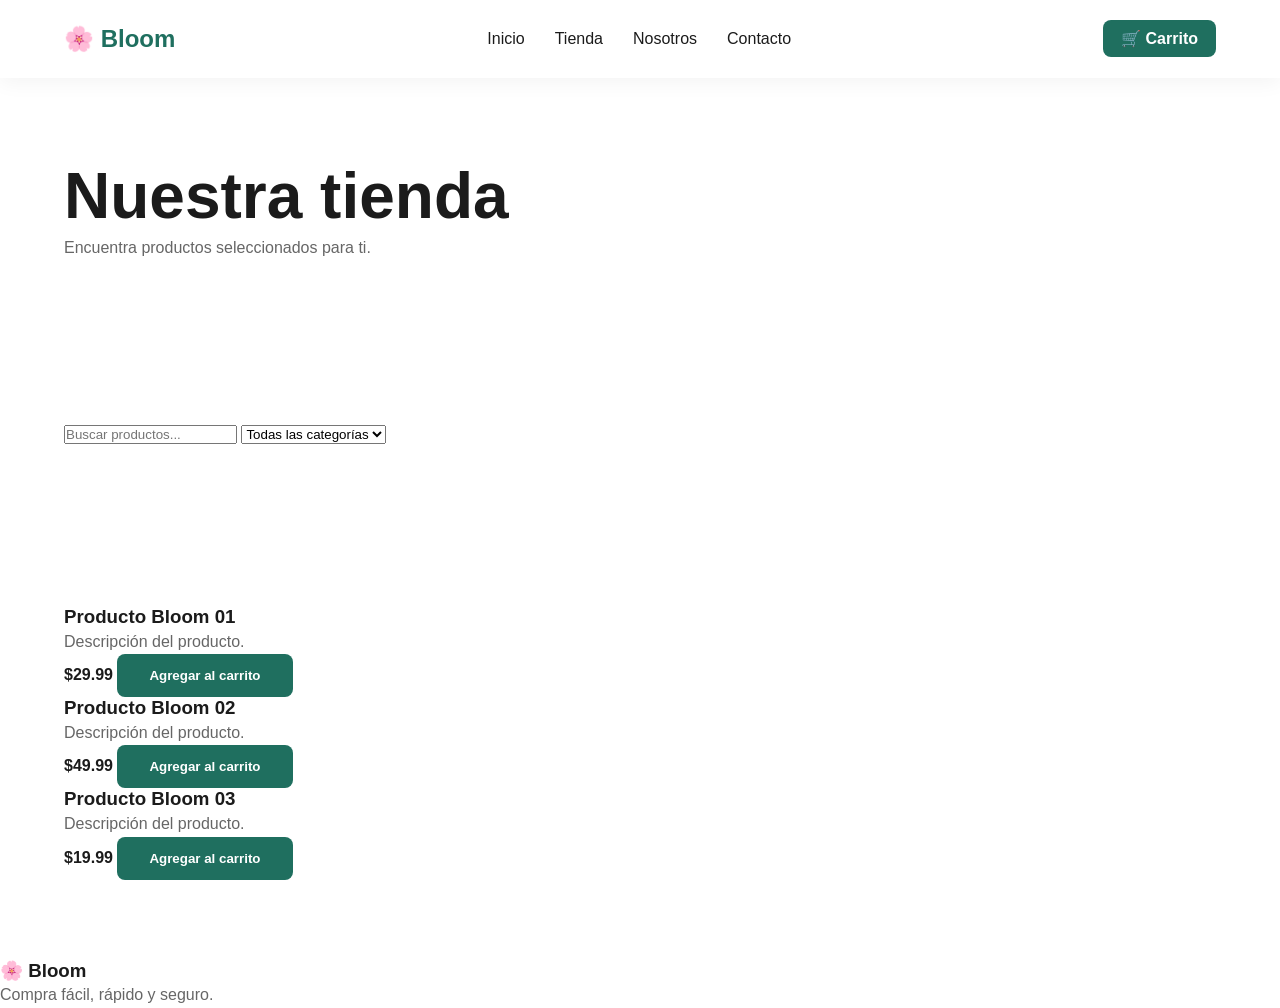
==== tienda.html @ 845ffa2a "Crear tienda inicial Bloom" ====
<!DOCTYPE html>
<html lang="es">

<head>

    <meta charset="UTF-8">
    <meta name="viewport" content="width=device-width, initial-scale=1.0">

    <title>Tienda | Bloom</title>

    <link rel="stylesheet" href="assets/css/variables.css">
    <link rel="stylesheet" href="assets/css/base.css">
    <link rel="stylesheet" href="assets/css/navbar.css">
    <link rel="stylesheet" href="assets/css/buttons.css">

</head>


<body>


<header class="navbar">

    <div class="logo">
        🌸 Bloom
    </div>


    <nav>

        <a href="index.html">Inicio</a>

        <a href="tienda.html">Tienda</a>

        <a href="nosotros.html">Nosotros</a>

        <a href="contacto.html">Contacto</a>

    </nav>


    <div class="nav-actions">

        <a href="carrito.html">
            🛒 Carrito
        </a>

    </div>


</header>



<main>


<section class="store-header">

    <h1>
        Nuestra tienda
    </h1>

    <p>
        Encuentra productos seleccionados para ti.
    </p>


</section>



<section class="shop-tools">


<input 
type="search"
placeholder="Buscar productos..."
>


<select>

<option>
Todas las categorías
</option>

<option>
Tecnología
</option>

<option>
Hogar
</option>

<option>
Moda
</option>

</select>


</section>




<section class="product-grid">


<article class="product-card">

    <h3>
        Producto Bloom 01
    </h3>

    <p>
        Descripción del producto.
    </p>

    <strong>
        $29.99
    </strong>

    <button class="btn-primary">
        Agregar al carrito
    </button>

</article>



<article class="product-card">

    <h3>
        Producto Bloom 02
    </h3>

    <p>
        Descripción del producto.
    </p>

    <strong>
        $49.99
    </strong>

    <button class="btn-primary">
        Agregar al carrito
    </button>

</article>



<article class="product-card">

    <h3>
        Producto Bloom 03
    </h3>

    <p>
        Descripción del producto.
    </p>

    <strong>
        $19.99
    </strong>

    <button class="btn-primary">
        Agregar al carrito
    </button>

</article>


</section>



</main>



<footer class="footer">

<h3>
🌸 Bloom
</h3>

<p>
Compra fácil, rápido y seguro.
</p>

</footer>



</body>

</html>
---- assets/css/variables.css ----
:root {

    /* Colores principales Bloom-Commerce */
    --primary-color: #1f6f5f;
    --secondary-color: #d8b36a;
    --accent-color: #f7efe5;

    --background-color: #ffffff;
    --surface-color: #f8f8f8;

    --text-color: #1b1b1b;
    --text-light: #666666;

    /* Estados */
    --success-color: #2e8b57;
    --danger-color: #c0392b;


    /* Tipografía */
    --font-main: "Inter", Arial, sans-serif;


    /* Tamaños */
    --container-width: 1200px;


    /* Bordes */
    --radius-small: 8px;
    --radius-medium: 16px;
    --radius-large: 24px;


    /* Sombras */
    --shadow-soft:
        0 10px 30px rgba(0,0,0,0.08);


    /* Transiciones */
    --transition:
        all 0.3s ease;

}
---- assets/css/base.css ----
/* =========================
   BLOOM-COMMERCE
   Base Styles
========================= */


/* Reset básico */

* {
    margin: 0;
    padding: 0;
    box-sizing: border-box;
}


html {
    scroll-behavior: smooth;
}


body {

    font-family: var(--font-main);

    background: var(--background-color);

    color: var(--text-color);

    line-height: 1.6;

}


/* Contenedor general */

.container {

    width: min(90%, var(--container-width));

    margin: auto;

}


/* Textos */

h1,
h2,
h3 {

    line-height: 1.2;

    font-weight: 700;

}


h1 {

    font-size: clamp(2.5rem, 5vw, 4.5rem);

}


h2 {

    font-size: clamp(2rem, 4vw, 3rem);

}


p {

    color: var(--text-light);

}


/* Enlaces */

a {

    text-decoration: none;

    color: inherit;

    transition: var(--transition);

}


/* Botones generales */

button {

    border: none;

    cursor: pointer;

    font-family: inherit;

}


/* Imágenes */

img {

    max-width: 100%;

    display: block;

}


/* Secciones */

section {

    padding: 80px 5%;

}


/* Tarjetas */

.card {

    background: white;

    border-radius: var(--radius-medium);

    box-shadow: var(--shadow-soft);

    padding: 25px;

    transition: var(--transition);

}


.card:hover {

    transform: translateY(-5px);

}
---- assets/css/navbar.css ----
/* =========================
   BLOOM-COMMERCE
   Navbar Styles
========================= */


.navbar {

    width: 100%;

    display: flex;

    justify-content: space-between;

    align-items: center;

    padding: 20px 5%;

    background: rgba(255,255,255,0.9);

    backdrop-filter: blur(10px);

    position: sticky;

    top: 0;

    z-index: 1000;

    box-shadow: 0 4px 20px rgba(0,0,0,0.05);

}


/* Logo */

.logo {

    font-size: 1.5rem;

    font-weight: 800;

    color: var(--primary-color);

}


/* Menú */

.navbar nav {

    display: flex;

    gap: 30px;

}


.navbar nav a {

    color: var(--text-color);

    font-weight: 500;

    position: relative;

}


.navbar nav a::after {

    content: "";

    position: absolute;

    left: 0;

    bottom: -6px;

    width: 0;

    height: 2px;

    background: var(--secondary-color);

    transition: var(--transition);

}


.navbar nav a:hover::after {

    width: 100%;

}


/* Acciones */

.nav-actions a {

    background: var(--primary-color);

    color: white;

    padding: 10px 18px;

    border-radius: var(--radius-small);

    font-weight: 600;

}


.nav-actions a:hover {

    opacity: 0.85;

}


/* Responsive */

@media(max-width:768px){


    .navbar {

        flex-direction: column;

        gap: 20px;

    }


    .navbar nav {

        flex-wrap: wrap;

        justify-content: center;

        gap: 15px;

    }


}
---- assets/css/buttons.css ----
/* =========================
   BLOOM
   Button Styles
========================= */


/* Botón principal */

.btn-primary {

    display: inline-flex;

    align-items: center;

    justify-content: center;

    padding: 14px 32px;

    background: var(--primary-color);

    color: white;

    border-radius: var(--radius-small);

    font-weight: 600;

    transition: var(--transition);

}


.btn-primary:hover {

    transform: translateY(-3px);

    box-shadow: var(--shadow-soft);

}


/* Botón secundario */

.btn-secondary {

    display: inline-flex;

    align-items: center;

    justify-content: center;

    padding: 14px 32px;

    background: transparent;

    color: var(--primary-color);

    border: 2px solid var(--primary-color);

    border-radius: var(--radius-small);

    font-weight: 600;

    transition: var(--transition);

}


.btn-secondary:hover {

    background: var(--primary-color);

    color: white;

}


/* Botones generales */

.btn {

    padding: 12px 24px;

    border-radius: var(--radius-small);

    font-weight: 600;

    transition: var(--transition);

}


.btn:hover {

    transform: translateY(-2px);

}
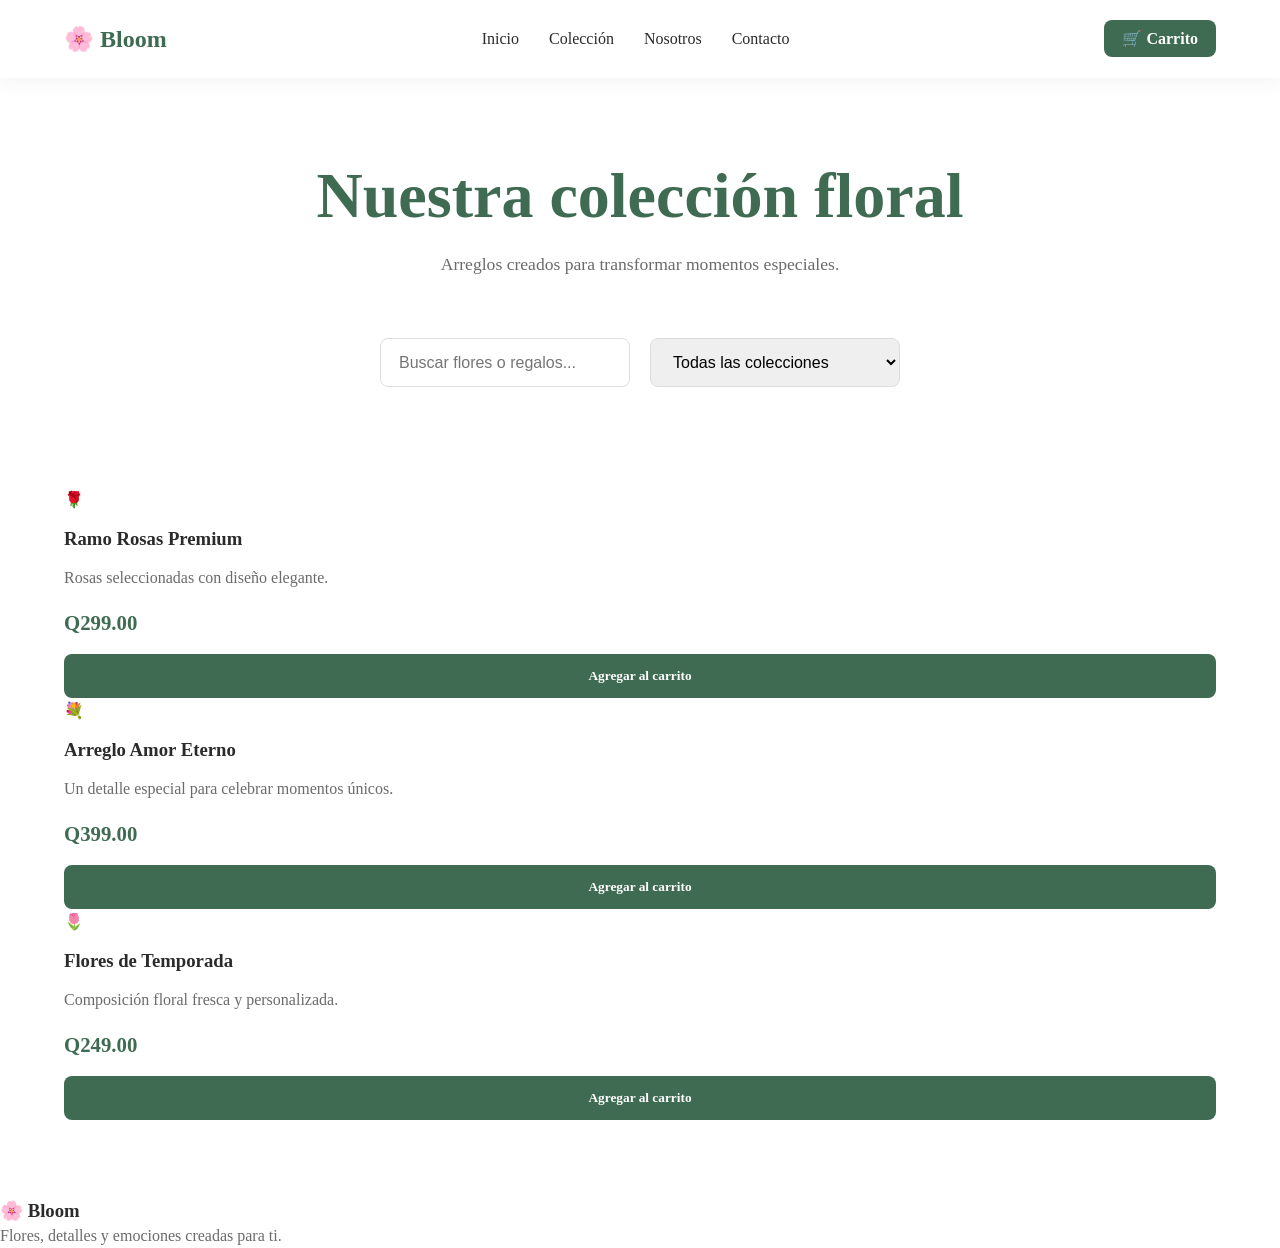
==== commit 20b6f188: "Crear catalogo floral Bloom" ====
--- a/tienda.html
+++ b/tienda.html
@@ -3,15 +3,16 @@
 
 <head>
 
-    <meta charset="UTF-8">
-    <meta name="viewport" content="width=device-width, initial-scale=1.0">
-
-    <title>Tienda | Bloom</title>
-
-    <link rel="stylesheet" href="assets/css/variables.css">
-    <link rel="stylesheet" href="assets/css/base.css">
-    <link rel="stylesheet" href="assets/css/navbar.css">
-    <link rel="stylesheet" href="assets/css/buttons.css">
+<meta charset="UTF-8">
+<meta name="viewport" content="width=device-width, initial-scale=1.0">
+
+<title>Tienda | Bloom</title>
+
+<link rel="stylesheet" href="assets/css/variables.css">
+<link rel="stylesheet" href="assets/css/base.css">
+<link rel="stylesheet" href="assets/css/navbar.css">
+<link rel="stylesheet" href="assets/css/buttons.css">
+<link rel="stylesheet" href="assets/css/store.css">
 
 </head>
 
@@ -21,31 +22,24 @@
 
 <header class="navbar">
 
-    <div class="logo">
-        🌸 Bloom
-    </div>
-
-
-    <nav>
-
-        <a href="index.html">Inicio</a>
-
-        <a href="tienda.html">Tienda</a>
-
-        <a href="nosotros.html">Nosotros</a>
-
-        <a href="contacto.html">Contacto</a>
-
-    </nav>
-
-
-    <div class="nav-actions">
-
-        <a href="carrito.html">
-            🛒 Carrito
-        </a>
-
-    </div>
+<div class="logo">
+🌸 Bloom
+</div>
+
+
+<nav>
+<a href="index.html">Inicio</a>
+<a href="tienda.html">Colección</a>
+<a href="nosotros.html">Nosotros</a>
+<a href="contacto.html">Contacto</a>
+</nav>
+
+
+<div class="nav-actions">
+<a href="carrito.html">
+🛒 Carrito
+</a>
+</div>
 
 
 </header>
@@ -57,14 +51,13 @@
 
 <section class="store-header">
 
-    <h1>
-        Nuestra tienda
-    </h1>
-
-    <p>
-        Encuentra productos seleccionados para ti.
-    </p>
-
+<h1>
+Nuestra colección floral
+</h1>
+
+<p>
+Arreglos creados para transformar momentos especiales.
+</p>
 
 </section>
 
@@ -75,26 +68,30 @@
 
 <input 
 type="search"
-placeholder="Buscar productos..."
+placeholder="Buscar flores o regalos..."
 >
 
 
 <select>
 
 <option>
-Todas las categorías
-</option>
-
-<option>
-Tecnología
-</option>
-
-<option>
-Hogar
-</option>
-
-<option>
-Moda
+Todas las colecciones
+</option>
+
+<option>
+Ramos
+</option>
+
+<option>
+Arreglos especiales
+</option>
+
+<option>
+Regalos Bloom
+</option>
+
+<option>
+Eventos
 </option>
 
 </select>
@@ -104,79 +101,93 @@
 
 
 
-
 <section class="product-grid">
 
 
+
 <article class="product-card">
 
-    <h3>
-        Producto Bloom 01
-    </h3>
-
-    <p>
-        Descripción del producto.
-    </p>
-
-    <strong>
-        $29.99
-    </strong>
-
-    <button class="btn-primary">
-        Agregar al carrito
-    </button>
+<div class="product-image">
+🌹
+</div>
+
+<h3>
+Ramo Rosas Premium
+</h3>
+
+<p>
+Rosas seleccionadas con diseño elegante.
+</p>
+
+<strong>
+Q299.00
+</strong>
+
+<button class="btn-primary">
+Agregar al carrito
+</button>
 
 </article>
 
 
 
+
 <article class="product-card">
 
-    <h3>
-        Producto Bloom 02
-    </h3>
-
-    <p>
-        Descripción del producto.
-    </p>
-
-    <strong>
-        $49.99
-    </strong>
-
-    <button class="btn-primary">
-        Agregar al carrito
-    </button>
+<div class="product-image">
+💐
+</div>
+
+<h3>
+Arreglo Amor Eterno
+</h3>
+
+<p>
+Un detalle especial para celebrar momentos únicos.
+</p>
+
+<strong>
+Q399.00
+</strong>
+
+<button class="btn-primary">
+Agregar al carrito
+</button>
 
 </article>
 
 
 
+
 <article class="product-card">
 
-    <h3>
-        Producto Bloom 03
-    </h3>
-
-    <p>
-        Descripción del producto.
-    </p>
-
-    <strong>
-        $19.99
-    </strong>
-
-    <button class="btn-primary">
-        Agregar al carrito
-    </button>
+<div class="product-image">
+🌷
+</div>
+
+<h3>
+Flores de Temporada
+</h3>
+
+<p>
+Composición floral fresca y personalizada.
+</p>
+
+<strong>
+Q249.00
+</strong>
+
+<button class="btn-primary">
+Agregar al carrito
+</button>
 
 </article>
 
 
+
 </section>
 
 
-
 </main>
 
 
@@ -188,8 +199,9 @@
 </h3>
 
 <p>
-Compra fácil, rápido y seguro.
-</p>
+Flores, detalles y emociones creadas para ti.
+</p>
+
 
 </footer>
 
--- a/assets/css/variables.css
+++ b/assets/css/variables.css
@@ -1,42 +1,44 @@
 :root {
 
-    /* Colores principales Bloom-Commerce */
-    --primary-color: #1f6f5f;
-    --secondary-color: #d8b36a;
-    --accent-color: #f7efe5;
+    /* Identidad Bloom Floristería */
+    --primary-color: #3E6B52;
+    --secondary-color: #D9A5A5;
+    --accent-color: #F8F1E7;
+    --gold-color: #C9A45C;
 
-    --background-color: #ffffff;
-    --surface-color: #f8f8f8;
+    --background-color: #FFFFFF;
+    --surface-color: #FCF8F3;
 
-    --text-color: #1b1b1b;
-    --text-light: #666666;
+    --text-color: #2B2B2B;
+    --text-light: #6B6B6B;
+
 
     /* Estados */
-    --success-color: #2e8b57;
-    --danger-color: #c0392b;
+    --success-color: #4F8A5B;
+    --danger-color: #B85C5C;
 
 
     /* Tipografía */
-    --font-main: "Inter", Arial, sans-serif;
+    --font-main: "Cormorant Garamond", "Playfair Display", Georgia, serif;
 
 
-    /* Tamaños */
+    /* Contenedor */
     --container-width: 1200px;
 
 
     /* Bordes */
     --radius-small: 8px;
-    --radius-medium: 16px;
-    --radius-large: 24px;
+    --radius-medium: 18px;
+    --radius-large: 30px;
 
 
     /* Sombras */
     --shadow-soft:
-        0 10px 30px rgba(0,0,0,0.08);
+    0 15px 35px rgba(0,0,0,0.08);
 
 
-    /* Transiciones */
+    /* Animaciones */
     --transition:
-        all 0.3s ease;
+    all 0.35s ease;
 
 }
--- a/assets/css/store.css
+++ b/assets/css/store.css
@@ -0,0 +1,112 @@
+/* =========================
+   BLOOM
+   Store Styles
+========================= */
+
+
+/* Encabezado tienda */
+
+.store-header {
+
+    text-align: center;
+
+    padding: 80px 5% 40px;
+
+}
+
+
+.store-header h1 {
+
+    color: var(--primary-color);
+
+    margin-bottom: 15px;
+
+}
+
+
+.store-header p {
+
+    font-size: 1.1rem;
+
+}
+
+
+
+/* Herramientas de búsqueda */
+
+.shop-tools {
+
+    display: flex;
+
+    justify-content: center;
+
+    gap: 20px;
+
+    flex-wrap: wrap;
+
+    padding: 20px 5%;
+
+}
+
+
+.shop-tools input,
+.shop-tools select {
+
+    padding: 14px 18px;
+
+    border: 1px solid #ddd;
+
+    border-radius: var(--radius-small);
+
+    font-size: 1rem;
+
+    min-width: 250px;
+
+}
+
+
+
+/* Tarjetas productos */
+
+.product-card {
+
+    display: flex;
+
+    flex-direction: column;
+
+    gap: 15px;
+
+}
+
+
+.product-card h3 {
+
+    color: var(--text-color);
+
+}
+
+
+.product-card strong {
+
+    color: var(--primary-color);
+
+    font-size: 1.3rem;
+
+}
+
+
+.product-card button {
+
+    margin-top: auto;
+
+}
+
+
+
+/* Animación */
+
+.product-card:hover {
+
+    transform: translateY(-8px);
+
+}
